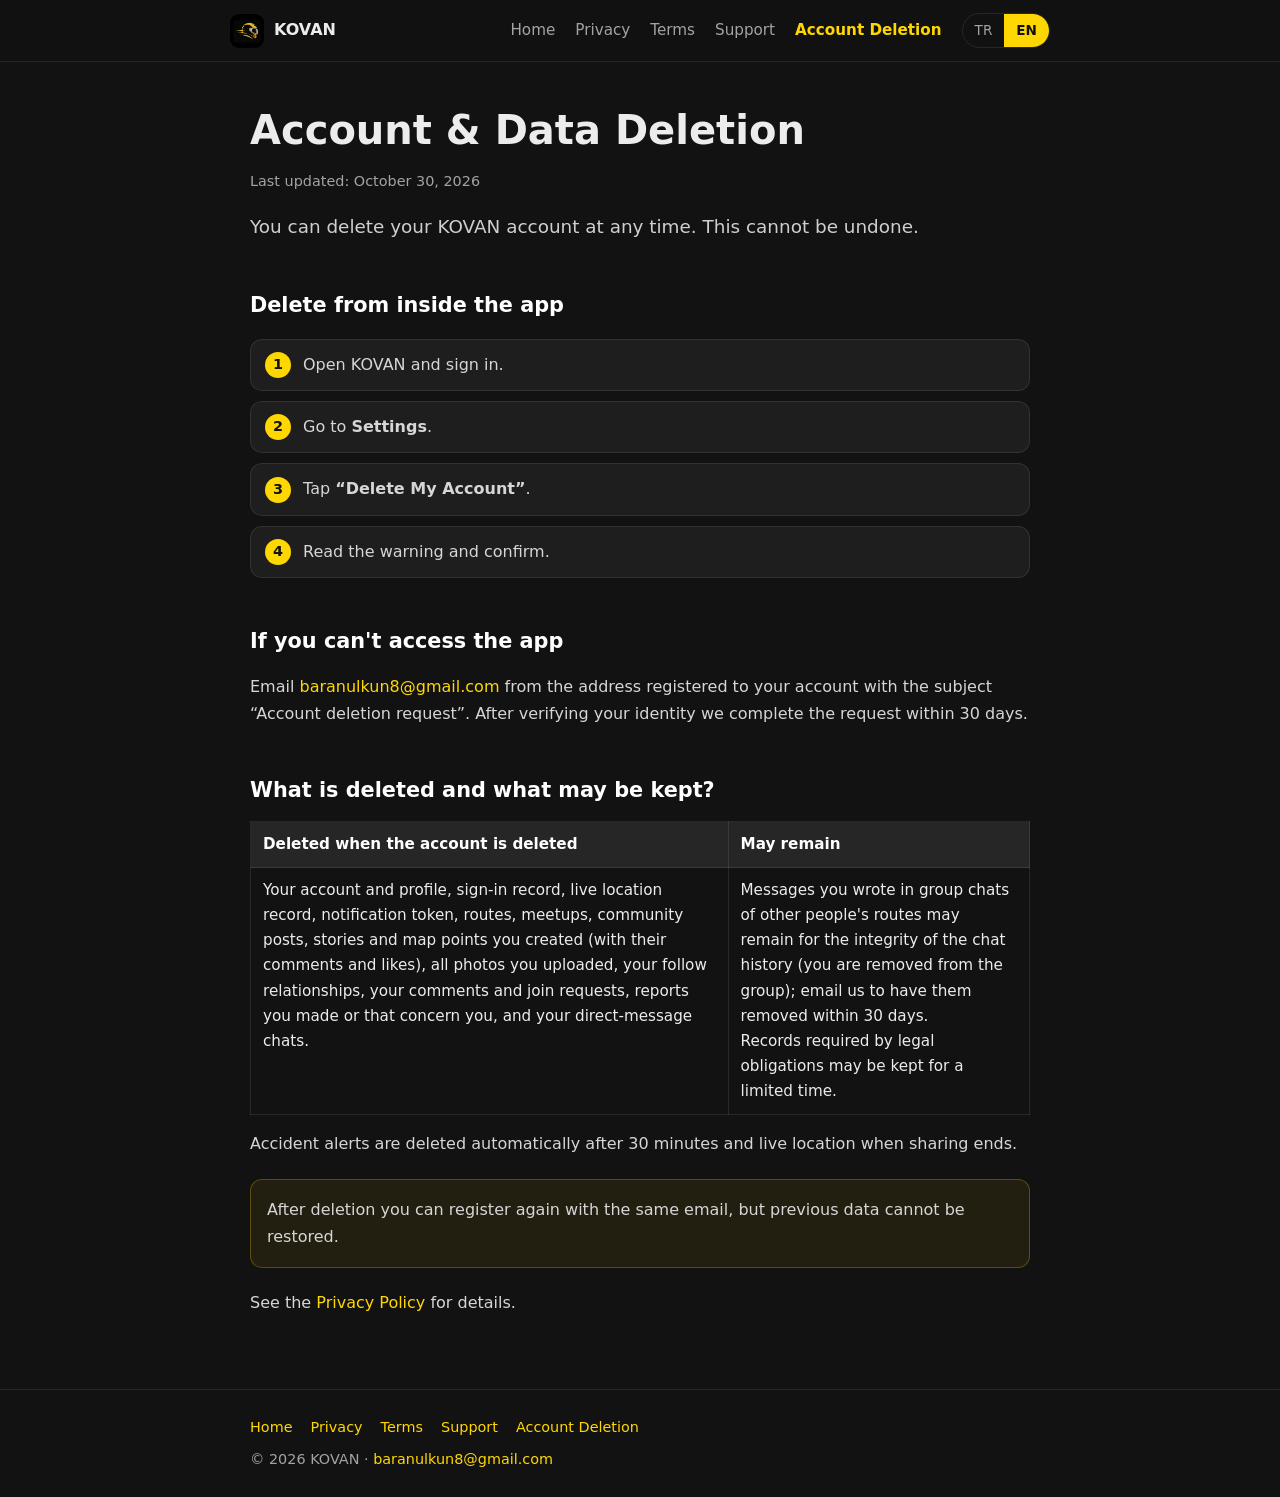
==== account-deletion/index.html @ e0a33ee2 "KOVAN yasal sayfalar: gizlilik, kullanim kosullari, destek, hesap silme Co-Authored-By: Claude Sonne" ====
<!doctype html>
<html lang="tr" data-lang="tr">
<head>
<meta charset="utf-8">
<meta name="viewport" content="width=device-width, initial-scale=1">
<title>Hesap ve Veri Silme / Account & Data Deletion – KOVAN</title>
<meta name="description" content="KOVAN hesabını ve verilerini nasıl silebileceğin. | How to delete your KOVAN account and data.">
<meta name="robots" content="index,follow">
<meta name="theme-color" content="#121212">
<link rel="icon" href="../icon.png">
<link rel="apple-touch-icon" href="../icon.png">
<link rel="stylesheet" href="../style.css">
<script src="../app.js"></script>
</head>
<body>
<header class="site"><div class="wrap bar">
<a class="brand" href="../"><img src="../icon.png" alt="" width="34" height="34"><span>KOVAN</span></a>
<nav class="main" aria-label="Menu"><a href="../"><span data-l="tr">Ana Sayfa</span><span data-l="en">Home</span></a><a href="../privacy/"><span data-l="tr">Gizlilik</span><span data-l="en">Privacy</span></a><a href="../terms/"><span data-l="tr">Kullanım Koşulları</span><span data-l="en">Terms</span></a><a href="../support/"><span data-l="tr">Destek</span><span data-l="en">Support</span></a><a href="../account-deletion/" aria-current="page"><span data-l="tr">Hesap Silme</span><span data-l="en">Account Deletion</span></a></nav>
<div class="lang" role="group" aria-label="Language"><button type="button" data-set-lang="tr" aria-pressed="true">TR</button><button type="button" data-set-lang="en" aria-pressed="false">EN</button></div>
</div></header>
<main><div class="wrap">
<div class="blk" data-l="tr">
<h1>Hesap ve Veri Silme</h1>
<p class="meta">Son güncelleme: 30 Ekim 2026</p>
<p class="lead">KOVAN hesabınızı istediğiniz zaman silebilirsiniz. Bu işlem geri alınamaz.</p>
<h2>Uygulama içinden silme</h2>
<ol class="steps">
<li>KOVAN uygulamasını açın ve giriş yapın.</li>
<li><strong>Ayarlar</strong> bölümüne gidin.</li>
<li><strong>“Hesabımı Sil”</strong> seçeneğine dokunun.</li>
<li>Uyarıyı okuyup silme işlemini onaylayın.</li>
</ol>
<h2>Uygulamaya erişemiyorsanız</h2>
<p>Hesabınıza kayıtlı e-posta adresinden <a href="mailto:baranulkun8@gmail.com?subject=Hesap%20silme%20talebi">baranulkun8@gmail.com</a> adresine “Hesap silme talebi” konulu bir e-posta gönderin. Kimliğinizi doğruladıktan sonra talebinizi en geç 30 gün içinde sonuçlandırırız.</p>
<h2>Neler silinir, neler saklanabilir?</h2>
<table>
<tr><th>Hesap silindiğinde silinir</th><th>Kalabilir</th></tr>
<tr><td>Hesap ve profil bilgileriniz, giriş kaydınız, canlı konum kaydınız, bildirim jetonunuz, oluşturduğunuz rotalar, buluşmalar, topluluk paylaşımları, hikâyeler ve harita noktaları (yorum ve beğenileriyle), yüklediğiniz tüm fotoğraflar, takip ilişkileriniz, yaptığınız yorumlar ve katılım istekleriniz, yaptığınız/hakkınızdaki şikayetler ve birebir mesaj sohbetleriniz.</td>
<td>Başkalarının rotalarındaki grup sohbetlerine yazdığınız mesajlar, sohbet geçmişinin bütünlüğü için kalabilir (üyelikten çıkarılırsınız); kaldırılmasını istemek için e-posta gönderin, 30 gün içinde silinir.<br>Yasal yükümlülükler için gereken kayıtlar sınırlı süre saklanabilir.</td></tr>
</table>
<p>Kaza uyarıları zaten 30 dakika sonra, canlı konum ise paylaşım bitince otomatik silinir.</p>
<div class="note"><p>Hesabınızı sildikten sonra aynı e-posta ile yeni hesap açabilirsiniz; ancak eski verileriniz geri getirilemez.</p></div>
<p>Ayrıntılar için <a href="../privacy/">Gizlilik Politikası</a>'na bakın.</p>
</div>
<div class="blk" data-l="en">
<h1>Account &amp; Data Deletion</h1>
<p class="meta">Last updated: October 30, 2026</p>
<p class="lead">You can delete your KOVAN account at any time. This cannot be undone.</p>
<h2>Delete from inside the app</h2>
<ol class="steps">
<li>Open KOVAN and sign in.</li>
<li>Go to <strong>Settings</strong>.</li>
<li>Tap <strong>“Delete My Account”</strong>.</li>
<li>Read the warning and confirm.</li>
</ol>
<h2>If you can't access the app</h2>
<p>Email <a href="mailto:baranulkun8@gmail.com?subject=Account%20deletion%20request">baranulkun8@gmail.com</a> from the address registered to your account with the subject “Account deletion request”. After verifying your identity we complete the request within 30 days.</p>
<h2>What is deleted and what may be kept?</h2>
<table>
<tr><th>Deleted when the account is deleted</th><th>May remain</th></tr>
<tr><td>Your account and profile, sign-in record, live location record, notification token, routes, meetups, community posts, stories and map points you created (with their comments and likes), all photos you uploaded, your follow relationships, your comments and join requests, reports you made or that concern you, and your direct-message chats.</td>
<td>Messages you wrote in group chats of other people's routes may remain for the integrity of the chat history (you are removed from the group); email us to have them removed within 30 days.<br>Records required by legal obligations may be kept for a limited time.</td></tr>
</table>
<p>Accident alerts are deleted automatically after 30 minutes and live location when sharing ends.</p>
<div class="note"><p>After deletion you can register again with the same email, but previous data cannot be restored.</p></div>
<p>See the <a href="../privacy/">Privacy Policy</a> for details.</p>
</div>
</div></main>
<footer class="site"><div class="wrap">
<div class="links"><a href="../"><span data-l="tr">Ana Sayfa</span><span data-l="en">Home</span></a><a href="../privacy/"><span data-l="tr">Gizlilik</span><span data-l="en">Privacy</span></a><a href="../terms/"><span data-l="tr">Kullanım Koşulları</span><span data-l="en">Terms</span></a><a href="../support/"><span data-l="tr">Destek</span><span data-l="en">Support</span></a><a href="../account-deletion/"><span data-l="tr">Hesap Silme</span><span data-l="en">Account Deletion</span></a></div>
<div>© 2026 KOVAN · <a href="mailto:baranulkun8@gmail.com">baranulkun8@gmail.com</a></div>
</div></footer>
</body>
</html>
---- style.css ----
:root{--bg:#121212;--surface:#1e1e1e;--surface2:#262626;--text:#ececec;--muted:#a3a3a3;--gold:#ffd700;--teal:#00e5cc;--line:rgba(255,255,255,.09);--radius:16px}
*{box-sizing:border-box}
html{-webkit-text-size-adjust:100%;scroll-behavior:smooth}
body{margin:0;background:var(--bg);color:var(--text);font:16px/1.65 system-ui,-apple-system,"Segoe UI",Roboto,"Helvetica Neue",Arial,sans-serif}
a{color:var(--gold);text-decoration:none}
a:hover{text-decoration:underline}
.wrap{max-width:820px;margin:0 auto;padding:0 20px}
header.site{border-bottom:1px solid var(--line);background:rgba(18,18,18,.92);position:sticky;top:0;backdrop-filter:blur(8px);-webkit-backdrop-filter:blur(8px);z-index:10}
.bar{display:flex;align-items:center;gap:10px 18px;flex-wrap:wrap;padding:12px 0}
.brand{display:flex;align-items:center;gap:10px;color:var(--text);font-weight:700}
.brand:hover{text-decoration:none}
.brand img{width:34px;height:34px;border-radius:9px}
nav.main{display:flex;gap:2px 16px;flex-wrap:wrap;margin-left:auto;align-items:center}
nav.main a{color:var(--muted);font-size:.95rem;padding:6px 2px}
nav.main a:hover{color:var(--text);text-decoration:none}
nav.main a[aria-current="page"]{color:var(--gold);font-weight:600}
.lang{display:none;border:1px solid var(--line);border-radius:999px;overflow:hidden}
.js .lang{display:inline-flex}
.lang button{background:transparent;border:0;color:var(--muted);padding:5px 12px;font:inherit;font-size:.85rem;cursor:pointer}
.lang button[aria-pressed="true"]{background:var(--gold);color:#111;font-weight:700}
main{padding:36px 0 56px}
h1{font-size:clamp(1.8rem,5vw,2.5rem);line-height:1.2;margin:.2em 0 .4em}
h2{font-size:1.3rem;margin:2.2em 0 .6em;color:#fff}
h3{font-size:1.05rem;margin:1.6em 0 .4em;color:var(--gold)}
p,li{color:#d6d6d6}
ul,ol{padding-left:1.2em}
li{margin:.35em 0}
.gold{color:var(--gold)}
.lead{font-size:1.15rem;color:#cfcfcf}
.hero{text-align:center;padding:24px 0 8px}
.hero img{width:96px;height:96px;border-radius:22px;box-shadow:0 8px 30px rgba(255,215,0,.15)}
.grid{display:grid;grid-template-columns:repeat(auto-fit,minmax(230px,1fr));gap:14px;margin:26px 0}
.card{background:var(--surface);border:1px solid var(--line);border-radius:var(--radius);padding:18px}
.card h3{margin-top:0}
.card p{margin:.3em 0 0}
.btn{display:inline-block;background:var(--gold);color:#111;padding:11px 20px;border-radius:999px;font-weight:700;margin:4px 2px}
.btn.ghost{background:transparent;color:var(--gold);border:1px solid rgba(255,215,0,.5)}
.btn:hover{text-decoration:none;filter:brightness(1.08)}
.meta{color:var(--muted);font-size:.9rem}
.note{background:rgba(255,215,0,.07);border:1px solid rgba(255,215,0,.25);border-radius:12px;padding:14px 16px;margin:22px 0}
.note p{margin:.2em 0}
.steps{counter-reset:s;list-style:none;padding:0}
.steps li{counter-increment:s;position:relative;padding:12px 14px 12px 52px;background:var(--surface);border:1px solid var(--line);border-radius:12px;margin:10px 0}
.steps li::before{content:counter(s);position:absolute;left:14px;top:50%;transform:translateY(-50%);width:26px;height:26px;border-radius:50%;background:var(--gold);color:#111;font-weight:700;display:grid;place-items:center;font-size:.9rem}
details{background:var(--surface);border:1px solid var(--line);border-radius:12px;padding:4px 16px;margin:10px 0}
summary{cursor:pointer;font-weight:600;padding:12px 0;color:#fff}
details[open] summary{color:var(--gold)}
details p{margin:.2em 0 1em}
table{width:100%;border-collapse:collapse;margin:14px 0;font-size:.95rem}
th,td{border:1px solid var(--line);padding:10px 12px;text-align:left;vertical-align:top}
th{background:var(--surface2);color:#fff}
footer.site{border-top:1px solid var(--line);padding:26px 0;color:var(--muted);font-size:.9rem}
footer.site .links{display:flex;gap:6px 18px;flex-wrap:wrap;margin-bottom:8px}
html.js[data-lang="en"] [data-l="tr"],html.js[data-lang="tr"] [data-l="en"]{display:none}
html:not(.js) .blk[data-l="en"]{margin-top:2.4rem;padding-top:1.8rem;border-top:1px solid var(--line)}
html:not(.js) nav.main [data-l="en"]::before,html:not(.js) footer.site [data-l="en"]::before{content:" / "}
@media (max-width:560px){nav.main{margin-left:0;width:100%}}
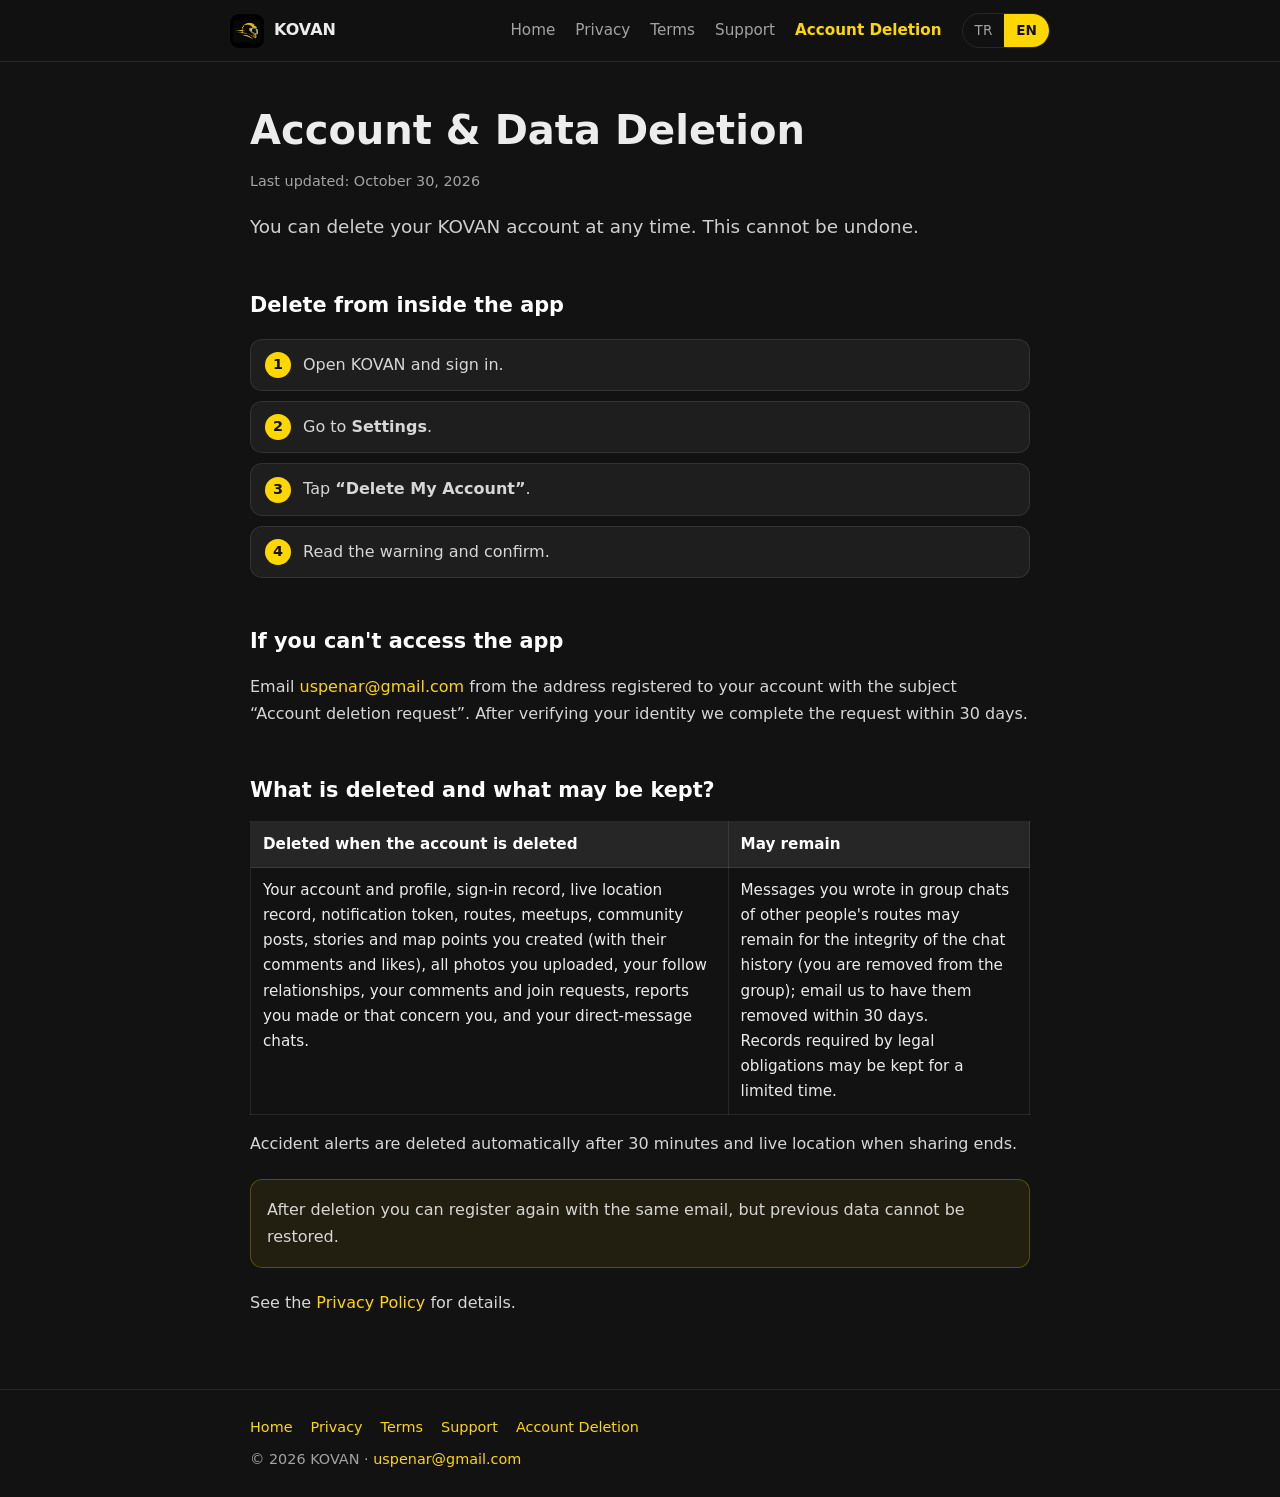
==== commit c1006872: "Iletisim e-postasi guncellendi Co-Authored-By: Claude Sonnet 5.5 <noreply@anthropic.com>" ====
--- a/account-deletion/index.html
+++ b/account-deletion/index.html
@@ -31,7 +31,7 @@
 <li>Uyarıyı okuyup silme işlemini onaylayın.</li>
 </ol>
 <h2>Uygulamaya erişemiyorsanız</h2>
-<p>Hesabınıza kayıtlı e-posta adresinden <a href="mailto:baranulkun8@gmail.com?subject=Hesap%20silme%20talebi">baranulkun8@gmail.com</a> adresine “Hesap silme talebi” konulu bir e-posta gönderin. Kimliğinizi doğruladıktan sonra talebinizi en geç 30 gün içinde sonuçlandırırız.</p>
+<p>Hesabınıza kayıtlı e-posta adresinden <a href="mailto:uspenar@gmail.com?subject=Hesap%20silme%20talebi">uspenar@gmail.com</a> adresine “Hesap silme talebi” konulu bir e-posta gönderin. Kimliğinizi doğruladıktan sonra talebinizi en geç 30 gün içinde sonuçlandırırız.</p>
 <h2>Neler silinir, neler saklanabilir?</h2>
 <table>
 <tr><th>Hesap silindiğinde silinir</th><th>Kalabilir</th></tr>
@@ -54,7 +54,7 @@
 <li>Read the warning and confirm.</li>
 </ol>
 <h2>If you can't access the app</h2>
-<p>Email <a href="mailto:baranulkun8@gmail.com?subject=Account%20deletion%20request">baranulkun8@gmail.com</a> from the address registered to your account with the subject “Account deletion request”. After verifying your identity we complete the request within 30 days.</p>
+<p>Email <a href="mailto:uspenar@gmail.com?subject=Account%20deletion%20request">uspenar@gmail.com</a> from the address registered to your account with the subject “Account deletion request”. After verifying your identity we complete the request within 30 days.</p>
 <h2>What is deleted and what may be kept?</h2>
 <table>
 <tr><th>Deleted when the account is deleted</th><th>May remain</th></tr>
@@ -68,7 +68,7 @@
 </div></main>
 <footer class="site"><div class="wrap">
 <div class="links"><a href="../"><span data-l="tr">Ana Sayfa</span><span data-l="en">Home</span></a><a href="../privacy/"><span data-l="tr">Gizlilik</span><span data-l="en">Privacy</span></a><a href="../terms/"><span data-l="tr">Kullanım Koşulları</span><span data-l="en">Terms</span></a><a href="../support/"><span data-l="tr">Destek</span><span data-l="en">Support</span></a><a href="../account-deletion/"><span data-l="tr">Hesap Silme</span><span data-l="en">Account Deletion</span></a></div>
-<div>© 2026 KOVAN · <a href="mailto:baranulkun8@gmail.com">baranulkun8@gmail.com</a></div>
+<div>© 2026 KOVAN · <a href="mailto:uspenar@gmail.com">uspenar@gmail.com</a></div>
 </div></footer>
 </body>
 </html>
